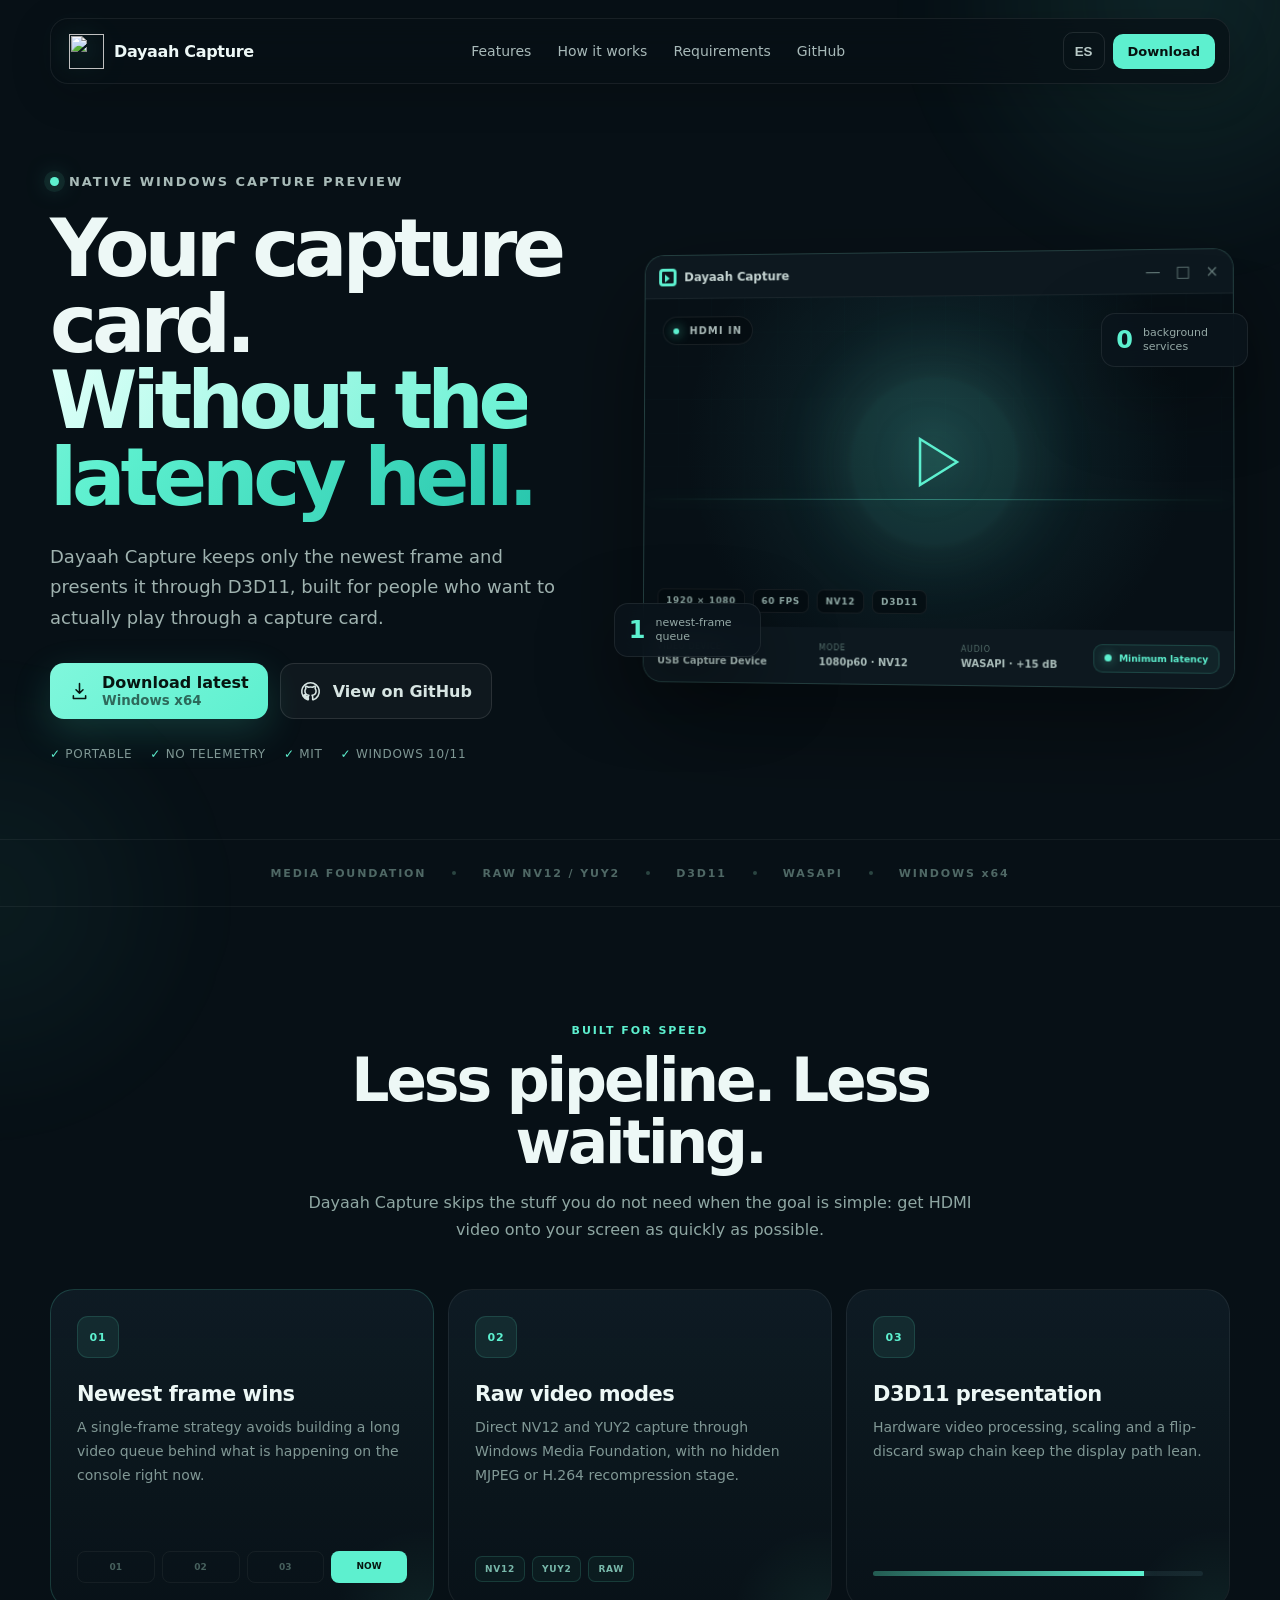
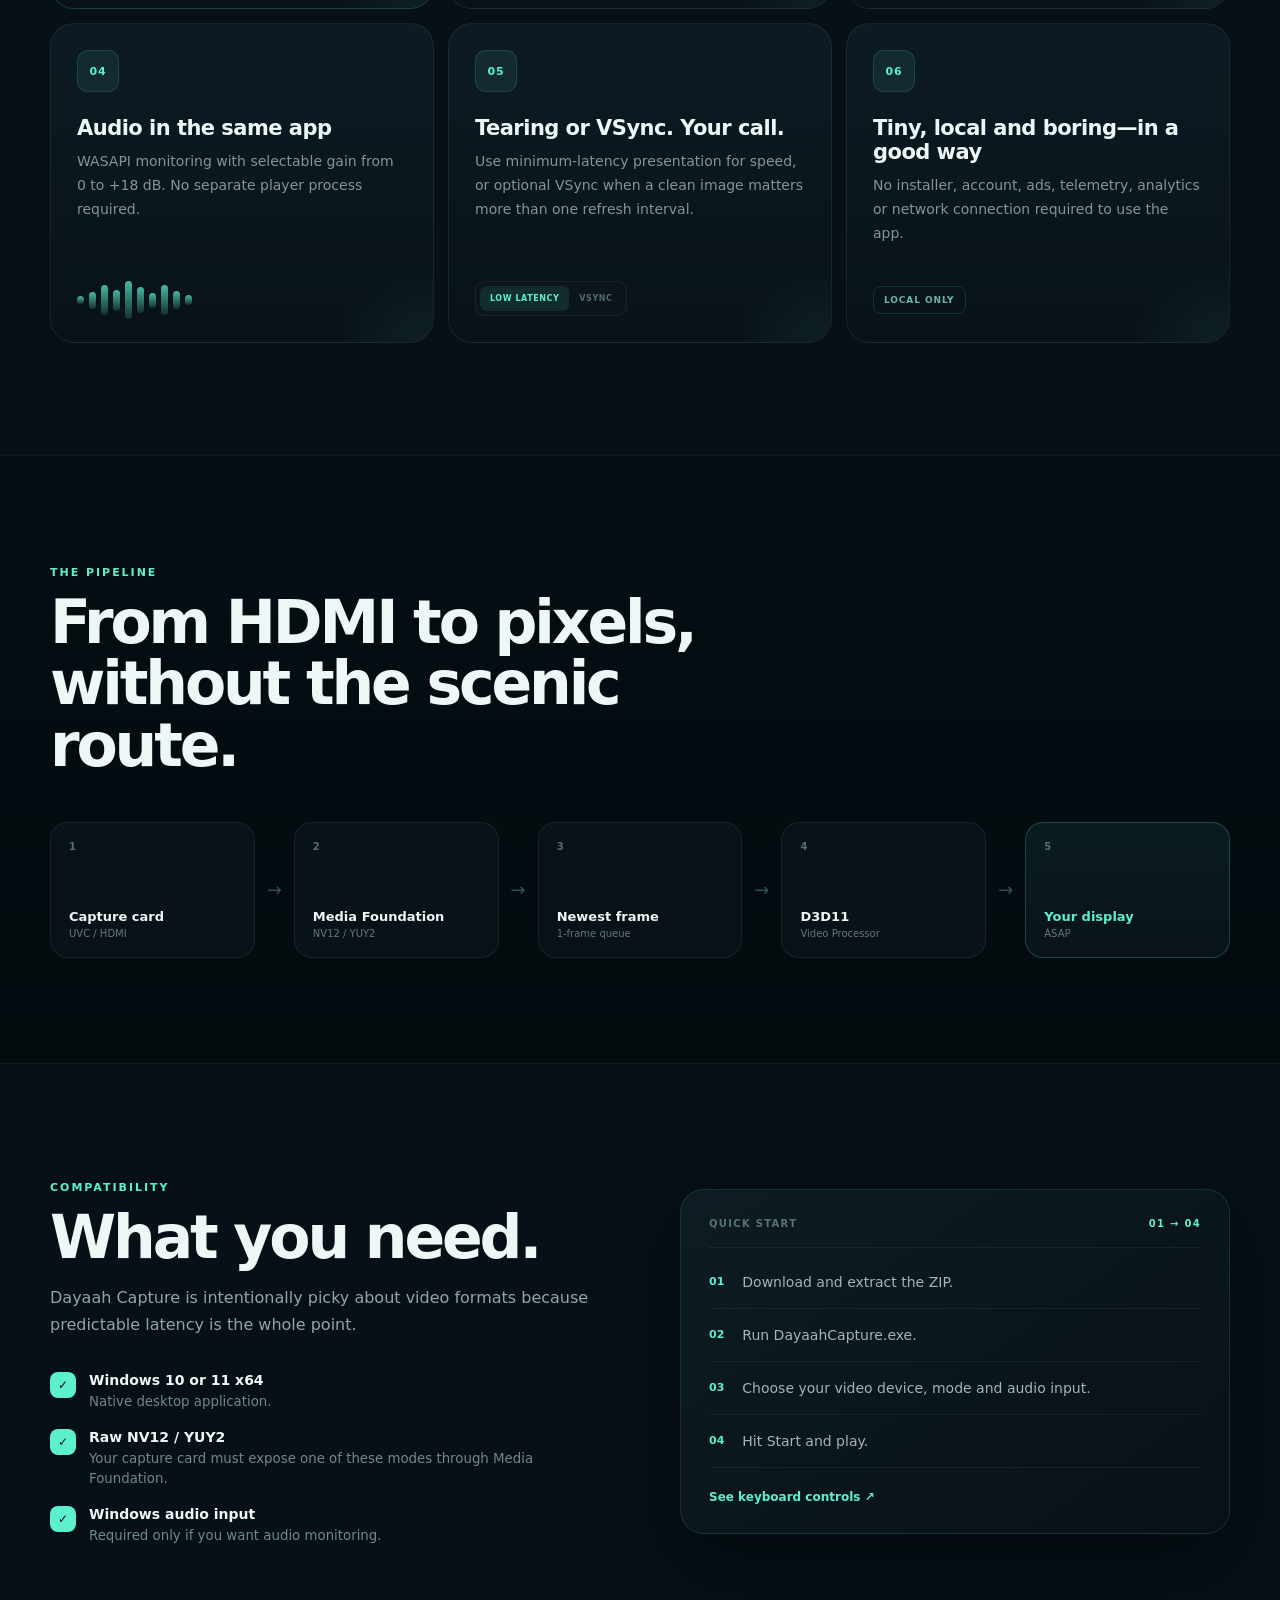
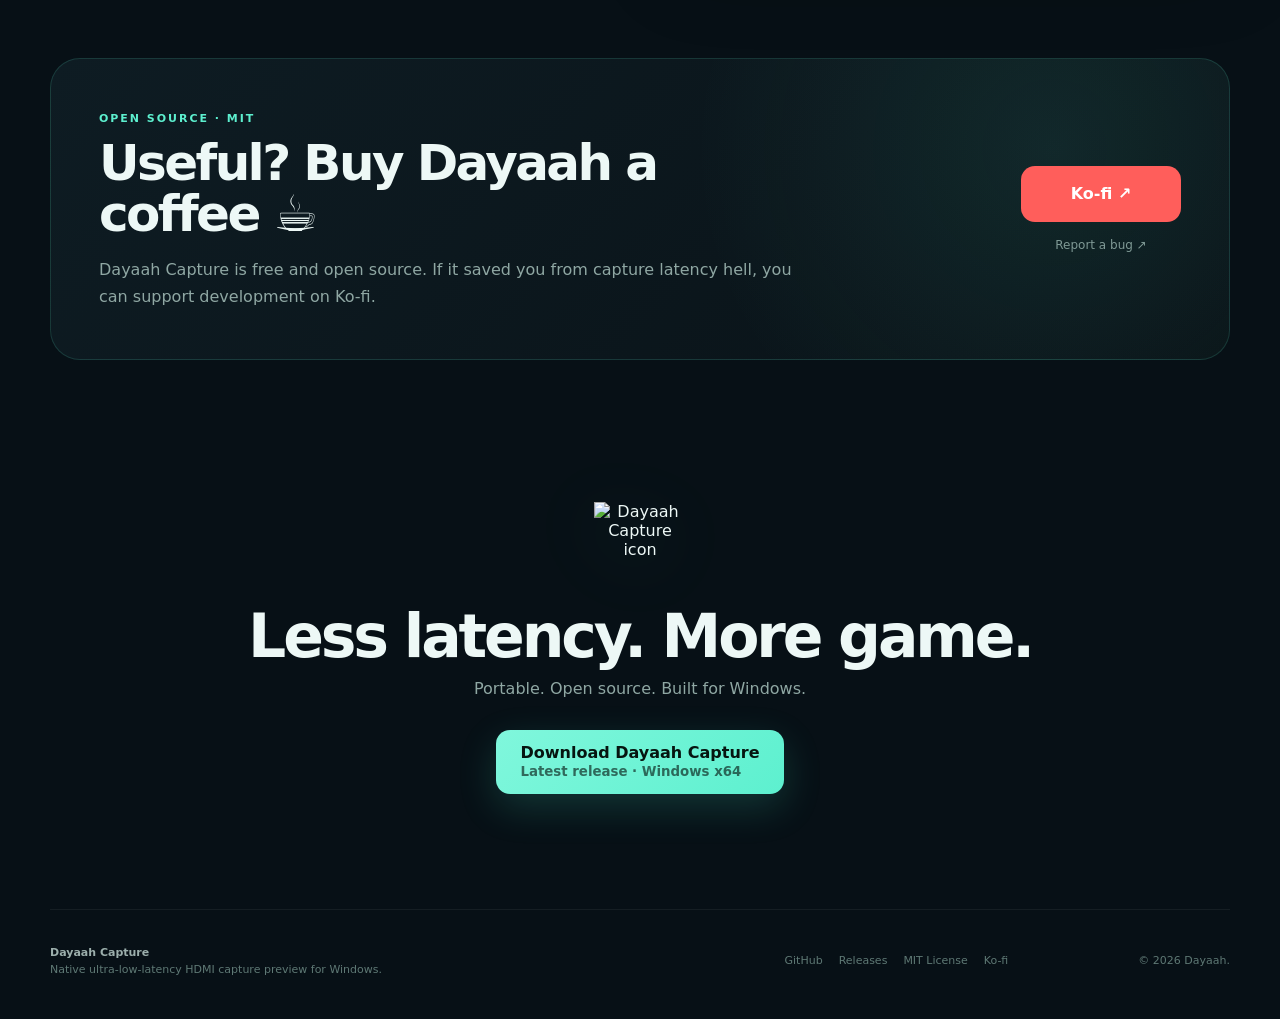
==== docs/index.html @ 5d8765df "Add files via upload" ====
<!doctype html>
<html lang="en">
<head>
  <meta charset="utf-8" />
  <meta name="viewport" content="width=device-width, initial-scale=1" />
  <meta name="theme-color" content="#081016" />
  <meta name="description" content="Dayaah Capture is a native ultra-low-latency HDMI capture preview for Windows 10/11. Raw NV12/YUY2, D3D11 rendering and WASAPI audio." />
  <meta name="keywords" content="Dayaah Capture, capture card, HDMI capture, low latency, Windows, NV12, YUY2, D3D11, WASAPI, PS5, Nintendo Switch, Xbox" />
  <meta name="author" content="Dayaah" />
  <meta property="og:type" content="website" />
  <meta property="og:title" content="Dayaah Capture — Ultra-Low-Latency HDMI Preview" />
  <meta property="og:description" content="Native Windows capture preview focused on keeping latency brutally low." />
  <meta property="og:url" content="https://dayitaah.github.io/Dayaah-Capture/" />
  <meta property="og:image" content="https://raw.githubusercontent.com/dayitaah/Dayaah-Capture/main/assets/dayaah-capture-icon.png" />
  <meta name="twitter:card" content="summary_large_image" />
  <meta name="twitter:title" content="Dayaah Capture" />
  <meta name="twitter:description" content="Ultra-low-latency HDMI capture preview for Windows." />
  <meta name="twitter:image" content="https://raw.githubusercontent.com/dayitaah/Dayaah-Capture/main/assets/dayaah-capture-icon.png" />
  <link rel="canonical" href="https://dayitaah.github.io/Dayaah-Capture/" />
  <link rel="icon" href="https://raw.githubusercontent.com/dayitaah/Dayaah-Capture/main/assets/dayaah-capture-icon.png" />
  <link rel="stylesheet" href="./style.css" />
  <title>Dayaah Capture — Ultra-Low-Latency HDMI Preview</title>
</head>
<body>
  <div class="page-glow glow-one"></div>
  <div class="page-glow glow-two"></div>

  <header class="site-header">
    <a class="brand" href="#top" aria-label="Dayaah Capture home">
      <img src="https://raw.githubusercontent.com/dayitaah/Dayaah-Capture/main/assets/dayaah-capture-icon.png" alt="" />
      <span>Dayaah Capture</span>
    </a>

    <nav class="nav" aria-label="Main navigation">
      <a href="#features" data-i18n="nav_features">Features</a>
      <a href="#how" data-i18n="nav_how">How it works</a>
      <a href="#requirements" data-i18n="nav_requirements">Requirements</a>
      <a href="https://github.com/dayitaah/Dayaah-Capture" target="_blank" rel="noreferrer">GitHub</a>
    </nav>

    <div class="header-actions">
      <button class="lang-button" id="langButton" type="button" aria-label="Switch language">ES</button>
      <a class="mini-download" href="https://github.com/dayitaah/Dayaah-Capture/releases/latest" data-download-link>
        <span data-i18n="download">Download</span>
      </a>
    </div>
  </header>

  <main id="top">
    <section class="hero section-shell">
      <div class="hero-copy">
        <div class="eyebrow"><span class="pulse"></span><span data-i18n="eyebrow">Native Windows capture preview</span></div>
        <h1><span data-i18n="hero_a">Your capture card.</span><br><span class="gradient-text" data-i18n="hero_b">Without the latency hell.</span></h1>
        <p class="hero-lead" data-i18n="hero_lead">Dayaah Capture keeps only the newest frame and presents it through D3D11, built for people who want to actually play through a capture card.</p>

        <div class="hero-actions">
          <a class="button primary" href="https://github.com/dayitaah/Dayaah-Capture/releases/latest" data-download-link>
            <svg viewBox="0 0 24 24" aria-hidden="true"><path d="M12 3v11m0 0 4-4m-4 4-4-4M5 17v3h14v-3"/></svg>
            <span><strong data-i18n="download_latest">Download latest</strong><small id="releaseLabel">Windows x64</small></span>
          </a>
          <a class="button secondary" href="https://github.com/dayitaah/Dayaah-Capture" target="_blank" rel="noreferrer">
            <svg viewBox="0 0 24 24" aria-hidden="true"><path d="M12 2a10 10 0 0 0-3.16 19.49c.5.09.68-.22.68-.48v-1.87c-2.78.6-3.37-1.18-3.37-1.18-.45-1.16-1.11-1.47-1.11-1.47-.91-.62.07-.61.07-.61 1 .07 1.53 1.03 1.53 1.03.9 1.53 2.35 1.09 2.92.83.09-.65.35-1.09.64-1.34-2.22-.25-4.56-1.11-4.56-4.94 0-1.09.39-1.98 1.03-2.68-.1-.25-.45-1.27.1-2.64 0 0 .84-.27 2.75 1.02A9.6 9.6 0 0 1 12 6.8a9.5 9.5 0 0 1 2.5.34c1.91-1.29 2.75-1.02 2.75-1.02.55 1.37.2 2.39.1 2.64.64.7 1.03 1.59 1.03 2.68 0 3.84-2.35 4.69-4.58 4.94.36.31.68.92.68 1.86v2.77c0 .27.18.58.69.48A10 10 0 0 0 12 2Z"/></svg>
            <span data-i18n="view_github">View on GitHub</span>
          </a>
        </div>

        <div class="trust-row">
          <span><b>✓</b> <span data-i18n="portable">Portable</span></span>
          <span><b>✓</b> <span data-i18n="no_telemetry">No telemetry</span></span>
          <span><b>✓</b> MIT</span>
          <span><b>✓</b> Windows 10/11</span>
        </div>
      </div>

      <div class="hero-visual" aria-label="Dayaah Capture preview mockup">
        <div class="capture-window">
          <div class="window-bar">
            <div class="window-brand"><span class="tiny-logo"></span>Dayaah Capture</div>
            <div class="window-controls"><span>—</span><span>□</span><span>×</span></div>
          </div>
          <div class="video-stage">
            <div class="stage-grid"></div>
            <div class="signal-pill"><span></span> HDMI IN</div>
            <div class="play-mark">
              <svg viewBox="0 0 90 90" aria-hidden="true"><path d="M31 22 68 45 31 68Z"/></svg>
            </div>
            <div class="latency-line"></div>
            <div class="hud">
              <span>1920 × 1080</span><span>60 FPS</span><span>NV12</span><span>D3D11</span>
            </div>
          </div>
          <div class="setup-strip">
            <div><small data-i18n="device">VIDEO DEVICE</small><strong>USB Capture Device</strong></div>
            <div><small data-i18n="mode">MODE</small><strong>1080p60 · NV12</strong></div>
            <div><small data-i18n="audio">AUDIO</small><strong>WASAPI · +15 dB</strong></div>
            <div class="latency-badge"><span></span><strong data-i18n="minimum_latency">Minimum latency</strong></div>
          </div>
        </div>
        <div class="floating-card card-a"><strong>1</strong><span data-i18n="frame_queue">newest-frame queue</span></div>
        <div class="floating-card card-b"><strong>0</strong><span data-i18n="background_services">background services</span></div>
      </div>
    </section>

    <section class="ticker" aria-label="Technology list">
      <div>MEDIA FOUNDATION</div><i></i><div>RAW NV12 / YUY2</div><i></i><div>D3D11</div><i></i><div>WASAPI</div><i></i><div>WINDOWS x64</div>
    </section>

    <section class="section-shell content-section" id="features">
      <div class="section-heading">
        <span class="section-kicker" data-i18n="built_for_speed">BUILT FOR SPEED</span>
        <h2 data-i18n="features_title">Less pipeline. Less waiting.</h2>
        <p data-i18n="features_lead">Dayaah Capture skips the stuff you do not need when the goal is simple: get HDMI video onto your screen as quickly as possible.</p>
      </div>

      <div class="feature-grid">
        <article class="feature-card featured">
          <div class="feature-icon">01</div>
          <h3 data-i18n="f1_title">Newest frame wins</h3>
          <p data-i18n="f1_text">A single-frame strategy avoids building a long video queue behind what is happening on the console right now.</p>
          <div class="queue-demo"><span class="old">01</span><span class="old">02</span><span class="old">03</span><span class="live">NOW</span></div>
        </article>
        <article class="feature-card">
          <div class="feature-icon">02</div>
          <h3 data-i18n="f2_title">Raw video modes</h3>
          <p data-i18n="f2_text">Direct NV12 and YUY2 capture through Windows Media Foundation, with no hidden MJPEG or H.264 recompression stage.</p>
          <div class="tag-row"><span>NV12</span><span>YUY2</span><span>RAW</span></div>
        </article>
        <article class="feature-card">
          <div class="feature-icon">03</div>
          <h3 data-i18n="f3_title">D3D11 presentation</h3>
          <p data-i18n="f3_text">Hardware video processing, scaling and a flip-discard swap chain keep the display path lean.</p>
          <div class="meter"><span></span></div>
        </article>
        <article class="feature-card">
          <div class="feature-icon">04</div>
          <h3 data-i18n="f4_title">Audio in the same app</h3>
          <p data-i18n="f4_text">WASAPI monitoring with selectable gain from 0 to +18 dB. No separate player process required.</p>
          <div class="waveform" aria-hidden="true"><i></i><i></i><i></i><i></i><i></i><i></i><i></i><i></i><i></i><i></i></div>
        </article>
        <article class="feature-card">
          <div class="feature-icon">05</div>
          <h3 data-i18n="f5_title">Tearing or VSync. Your call.</h3>
          <p data-i18n="f5_text">Use minimum-latency presentation for speed, or optional VSync when a clean image matters more than one refresh interval.</p>
          <div class="toggle-demo"><span class="on">LOW LATENCY</span><span>VSYNC</span></div>
        </article>
        <article class="feature-card">
          <div class="feature-icon">06</div>
          <h3 data-i18n="f6_title">Tiny, local and boring—in a good way</h3>
          <p data-i18n="f6_text">No installer, account, ads, telemetry, analytics or network connection required to use the app.</p>
          <div class="privacy-lock">LOCAL ONLY</div>
        </article>
      </div>
    </section>

    <section class="dark-band" id="how">
      <div class="section-shell pipeline-wrap">
        <div class="section-heading left">
          <span class="section-kicker" data-i18n="pipeline_kicker">THE PIPELINE</span>
          <h2 data-i18n="pipeline_title">From HDMI to pixels, without the scenic route.</h2>
        </div>
        <div class="pipeline">
          <div class="pipe-node"><span>1</span><strong data-i18n="pipe1">Capture card</strong><small>UVC / HDMI</small></div>
          <div class="arrow">→</div>
          <div class="pipe-node"><span>2</span><strong>Media Foundation</strong><small>NV12 / YUY2</small></div>
          <div class="arrow">→</div>
          <div class="pipe-node"><span>3</span><strong data-i18n="pipe3">Newest frame</strong><small>1-frame queue</small></div>
          <div class="arrow">→</div>
          <div class="pipe-node"><span>4</span><strong>D3D11</strong><small>Video Processor</small></div>
          <div class="arrow">→</div>
          <div class="pipe-node accent"><span>5</span><strong data-i18n="pipe5">Your display</strong><small data-i18n="asap">ASAP</small></div>
        </div>
      </div>
    </section>

    <section class="section-shell content-section split-section" id="requirements">
      <div class="requirements-copy">
        <span class="section-kicker" data-i18n="requirements_kicker">COMPATIBILITY</span>
        <h2 data-i18n="requirements_title">What you need.</h2>
        <p data-i18n="requirements_intro">Dayaah Capture is intentionally picky about video formats because predictable latency is the whole point.</p>
        <ul class="check-list">
          <li><span>✓</span><div><strong>Windows 10 or 11 x64</strong><small data-i18n="req1">Native desktop application.</small></div></li>
          <li><span>✓</span><div><strong>Raw NV12 / YUY2</strong><small data-i18n="req2">Your capture card must expose one of these modes through Media Foundation.</small></div></li>
          <li><span>✓</span><div><strong data-i18n="audio_input">Windows audio input</strong><small data-i18n="req3">Required only if you want audio monitoring.</small></div></li>
        </ul>
      </div>
      <div class="compat-card">
        <div class="compat-top"><span data-i18n="quick_start">QUICK START</span><b>01 → 04</b></div>
        <ol>
          <li><span>01</span><p data-i18n="step1">Download and extract the ZIP.</p></li>
          <li><span>02</span><p data-i18n="step2">Run <code>DayaahCapture.exe</code>.</p></li>
          <li><span>03</span><p data-i18n="step3">Choose your video device, mode and audio input.</p></li>
          <li><span>04</span><p data-i18n="step4">Hit Start and play.</p></li>
        </ol>
        <a href="https://github.com/dayitaah/Dayaah-Capture#controls" target="_blank" rel="noreferrer"><span data-i18n="controls_link">See keyboard controls</span> ↗</a>
      </div>
    </section>

    <section class="section-shell support-section">
      <div class="support-card">
        <div>
          <span class="section-kicker">OPEN SOURCE · MIT</span>
          <h2 data-i18n="support_title">Useful? Buy Dayaah a coffee ☕</h2>
          <p data-i18n="support_text">Dayaah Capture is free and open source. If it saved you from capture latency hell, you can support development on Ko-fi.</p>
        </div>
        <div class="support-actions">
          <a class="button kofi" href="https://ko-fi.com/dayaah" target="_blank" rel="noreferrer">Ko-fi ↗</a>
          <a class="text-link" href="https://github.com/dayitaah/Dayaah-Capture/issues" target="_blank" rel="noreferrer"><span data-i18n="report_bug">Report a bug</span> ↗</a>
        </div>
      </div>
    </section>

    <section class="final-cta section-shell">
      <img src="https://raw.githubusercontent.com/dayitaah/Dayaah-Capture/main/assets/dayaah-capture-icon.png" alt="Dayaah Capture icon" />
      <h2 data-i18n="final_title">Less latency. More game.</h2>
      <p data-i18n="final_text">Portable. Open source. Built for Windows.</p>
      <a class="button primary large" href="https://github.com/dayitaah/Dayaah-Capture/releases/latest" data-download-link>
        <span><strong data-i18n="download_dayaah">Download Dayaah Capture</strong><small id="bottomReleaseLabel">Latest release · Windows x64</small></span>
      </a>
    </section>
  </main>

  <footer class="site-footer section-shell">
    <div class="footer-brand">
      <strong>Dayaah Capture</strong>
      <span data-i18n="footer_tagline">Native ultra-low-latency HDMI capture preview for Windows.</span>
    </div>
    <div class="footer-links">
      <a href="https://github.com/dayitaah/Dayaah-Capture" target="_blank" rel="noreferrer">GitHub</a>
      <a href="https://github.com/dayitaah/Dayaah-Capture/releases" target="_blank" rel="noreferrer">Releases</a>
      <a href="https://github.com/dayitaah/Dayaah-Capture/blob/main/LICENSE" target="_blank" rel="noreferrer">MIT License</a>
      <a href="https://ko-fi.com/dayaah" target="_blank" rel="noreferrer">Ko-fi</a>
    </div>
    <div class="copyright">© 2026 Dayaah.</div>
  </footer>

  <script src="./script.js"></script>
</body>
</html>
---- docs/style.css ----
:root {
  --bg: #071016;
  --bg-2: #0a151c;
  --panel: rgba(15, 28, 36, .72);
  --panel-solid: #0f1b23;
  --text: #edf8f6;
  --muted: #8fa8a6;
  --mint: #5df0cf;
  --mint-2: #80f7dc;
  --line: rgba(159, 245, 224, .14);
  --line-strong: rgba(159, 245, 224, .28);
  --shadow: 0 28px 80px rgba(0,0,0,.38);
  --radius: 24px;
  --max: 1180px;
}

* { box-sizing: border-box; }
html { scroll-behavior: smooth; }
body {
  margin: 0;
  background: var(--bg);
  color: var(--text);
  font-family: Inter, ui-sans-serif, system-ui, -apple-system, BlinkMacSystemFont, "Segoe UI", sans-serif;
  -webkit-font-smoothing: antialiased;
  overflow-x: hidden;
}
a { color: inherit; text-decoration: none; }
button, a { -webkit-tap-highlight-color: transparent; }
::selection { background: var(--mint); color: #06110e; }

.page-glow { position: fixed; pointer-events: none; z-index: -1; filter: blur(40px); opacity: .6; }
.glow-one { width: 560px; height: 560px; border-radius: 50%; top: -280px; right: -180px; background: radial-gradient(circle, rgba(93,240,207,.18), transparent 68%); }
.glow-two { width: 500px; height: 500px; border-radius: 50%; top: 650px; left: -260px; background: radial-gradient(circle, rgba(93,240,207,.10), transparent 68%); }

.section-shell { width: min(calc(100% - 40px), var(--max)); margin-inline: auto; }

.site-header {
  width: min(calc(100% - 40px), var(--max));
  margin: 18px auto 0;
  height: 66px;
  display: flex;
  align-items: center;
  justify-content: space-between;
  gap: 24px;
  padding: 0 14px 0 18px;
  position: sticky;
  top: 14px;
  z-index: 50;
  border: 1px solid rgba(255,255,255,.07);
  border-radius: 18px;
  background: rgba(7,16,22,.72);
  backdrop-filter: blur(18px);
  box-shadow: 0 10px 40px rgba(0,0,0,.18);
}
.brand { display: inline-flex; align-items: center; gap: 10px; font-weight: 750; letter-spacing: -.02em; white-space: nowrap; }
.brand img { width: 35px; height: 35px; object-fit: contain; filter: drop-shadow(0 4px 14px rgba(93,240,207,.22)); }
.nav { display: flex; align-items: center; gap: 26px; color: #a7b9b8; font-size: 14px; }
.nav a { transition: color .2s ease; }
.nav a:hover { color: var(--text); }
.header-actions { display: flex; align-items: center; gap: 8px; }
.lang-button { border: 1px solid rgba(255,255,255,.1); background: transparent; color: #b9cac8; border-radius: 10px; height: 38px; min-width: 42px; cursor: pointer; font-weight: 700; }
.lang-button:hover { border-color: var(--line-strong); color: var(--mint); }
.mini-download { background: var(--mint); color: #06120f; border-radius: 10px; padding: 10px 15px; font-weight: 800; font-size: 13px; }

.hero { min-height: 720px; display: grid; grid-template-columns: .95fr 1.05fr; gap: 52px; align-items: center; padding: 90px 0 78px; }
.eyebrow { color: #a8bbb8; font-size: 13px; text-transform: uppercase; letter-spacing: .15em; font-weight: 700; display: flex; align-items: center; gap: 10px; }
.pulse { width: 9px; height: 9px; background: var(--mint); border-radius: 50%; box-shadow: 0 0 0 6px rgba(93,240,207,.08), 0 0 22px rgba(93,240,207,.6); }
h1 { font-size: clamp(52px, 6.2vw, 86px); line-height: .96; letter-spacing: -.065em; margin: 22px 0 26px; max-width: 800px; }
.gradient-text { background: linear-gradient(120deg, #d9fff7 3%, var(--mint) 55%, #28c6ad); -webkit-background-clip: text; background-clip: text; color: transparent; }
.hero-lead { color: #9fb2af; font-size: 18px; line-height: 1.7; max-width: 620px; margin: 0 0 30px; }
.hero-actions { display: flex; gap: 12px; flex-wrap: wrap; }
.button { min-height: 56px; border-radius: 14px; padding: 0 19px; display: inline-flex; align-items: center; justify-content: center; gap: 12px; font-weight: 750; transition: transform .2s ease, border-color .2s ease, background .2s ease; }
.button:hover { transform: translateY(-2px); }
.button svg { width: 21px; height: 21px; fill: none; stroke: currentColor; stroke-width: 1.8; stroke-linecap: round; stroke-linejoin: round; }
.button.primary { background: linear-gradient(135deg, var(--mint-2), var(--mint)); color: #061510; box-shadow: 0 13px 38px rgba(64,228,192,.18); }
.button.primary span { display: flex; flex-direction: column; align-items: flex-start; line-height: 1.12; }
.button.primary small { font-weight: 650; opacity: .62; margin-top: 3px; }
.button.secondary { border: 1px solid rgba(255,255,255,.11); color: #d7e5e3; background: rgba(255,255,255,.035); }
.button.secondary:hover { border-color: rgba(93,240,207,.3); }
.trust-row { display: flex; gap: 18px; flex-wrap: wrap; margin-top: 28px; color: #7f9794; font-size: 12px; text-transform: uppercase; letter-spacing: .06em; }
.trust-row b { color: var(--mint); }

.hero-visual { position: relative; perspective: 1200px; }
.capture-window {
  border-radius: 20px;
  overflow: hidden;
  border: 1px solid rgba(152,255,231,.18);
  background: #0a1319;
  box-shadow: 0 40px 100px rgba(0,0,0,.45), 0 0 0 1px rgba(255,255,255,.025) inset;
  transform: rotateY(-4deg) rotateX(1deg);
}
.window-bar { height: 44px; display: flex; align-items: center; justify-content: space-between; padding: 0 14px; background: #0d181f; border-bottom: 1px solid rgba(255,255,255,.055); color: #c4d3d1; font-size: 12px; }
.window-brand { display: flex; align-items: center; gap: 8px; font-weight: 700; }
.tiny-logo { width: 18px; height: 18px; border: 3px solid var(--mint); border-radius: 4px; display: inline-block; position: relative; }
.tiny-logo::after { content:""; position:absolute; inset:3px; border-left:5px solid var(--mint); border-top:4px solid transparent; border-bottom:4px solid transparent; }
.window-controls { display: flex; gap: 15px; color: #667c7b; font-size: 15px; }
.video-stage { aspect-ratio: 16 / 9; position: relative; overflow: hidden; background: radial-gradient(circle at 50% 43%, #17363a 0, #0b1c22 40%, #071016 72%); }
.stage-grid { position: absolute; inset: 0; opacity: .18; background-image: linear-gradient(rgba(93,240,207,.12) 1px, transparent 1px), linear-gradient(90deg, rgba(93,240,207,.12) 1px, transparent 1px); background-size: 34px 34px; mask-image: linear-gradient(to bottom, rgba(0,0,0,.7), transparent 90%); }
.signal-pill { position: absolute; top: 18px; left: 18px; padding: 8px 10px; background: rgba(5,12,16,.72); border: 1px solid rgba(255,255,255,.08); border-radius: 999px; font-size: 10px; letter-spacing: .12em; color: #a8b8b6; font-weight: 800; }
.signal-pill span { display: inline-block; width: 6px; height: 6px; margin-right: 6px; border-radius: 50%; background: var(--mint); box-shadow: 0 0 12px var(--mint); }
.play-mark { position: absolute; inset: 0; display: grid; place-items: center; }
.play-mark::before { content:""; width: 170px; height: 170px; border-radius: 50%; position:absolute; background: rgba(93,240,207,.07); filter: blur(2px); box-shadow: 0 0 90px rgba(93,240,207,.12); }
.play-mark svg { width: 90px; position: relative; fill: rgba(93,240,207,.08); stroke: var(--mint); stroke-width: 2.5; filter: drop-shadow(0 0 24px rgba(93,240,207,.25)); }
.latency-line { position: absolute; left: 0; right: 0; height: 1px; top: 61%; background: linear-gradient(90deg, transparent, rgba(93,240,207,.7), transparent); box-shadow: 0 0 16px rgba(93,240,207,.34); animation: scan 4.4s linear infinite; opacity: .55; }
@keyframes scan { 0% { transform: translateY(-90px); opacity: 0; } 18% { opacity:.55; } 80% { opacity:.35; } 100% { transform: translateY(115px); opacity:0; } }
.hud { position: absolute; bottom: 14px; left: 14px; right: 14px; display: flex; gap: 8px; flex-wrap: wrap; }
.hud span { background: rgba(5,12,16,.72); border: 1px solid rgba(255,255,255,.065); border-radius: 7px; padding: 6px 8px; font-size: 9px; color: #8ea8a4; letter-spacing: .08em; font-weight: 750; }
.setup-strip { display: grid; grid-template-columns: 1.35fr 1.15fr 1.05fr auto; gap: 12px; align-items: center; padding: 14px; background: #0d181f; }
.setup-strip > div:not(.latency-badge) { min-width: 0; }
.setup-strip small { display:block; color:#526c69; font-size:8px; letter-spacing:.09em; margin-bottom:4px; }
.setup-strip strong { display:block; color:#a8bbb8; font-size:10px; white-space:nowrap; overflow:hidden; text-overflow:ellipsis; }
.latency-badge { padding: 8px 10px; border-radius: 9px; border:1px solid rgba(93,240,207,.17); background:rgba(93,240,207,.055); display:flex; align-items:center; gap:7px; }
.latency-badge span { width:7px; height:7px; border-radius:50%; background:var(--mint); box-shadow:0 0 10px rgba(93,240,207,.5); }
.latency-badge strong { color:var(--mint); font-size:9px; }
.floating-card { position:absolute; border:1px solid rgba(255,255,255,.08); background:rgba(10,21,28,.8); backdrop-filter:blur(10px); border-radius:14px; padding:12px 14px; display:flex; align-items:center; gap:10px; box-shadow:var(--shadow); }
.floating-card strong { font-size:24px; color:var(--mint); }
.floating-card span { color:#95a9a6; font-size:11px; max-width:90px; line-height:1.25; }
.card-a { left:-24px; bottom:28px; }
.card-b { right:-18px; top:62px; }

.ticker { border-top:1px solid rgba(255,255,255,.055); border-bottom:1px solid rgba(255,255,255,.055); min-height:68px; display:flex; align-items:center; justify-content:center; gap:26px; flex-wrap:wrap; padding:18px 24px; color:#4f6865; font-size:11px; letter-spacing:.17em; font-weight:800; }
.ticker i { width:4px; height:4px; border-radius:50%; background:#2a4541; }

.content-section { padding: 112px 0; }
.section-heading { max-width: 700px; margin: 0 auto 46px; text-align:center; }
.section-heading.left { margin-left:0; text-align:left; }
.section-kicker { color:var(--mint); font-size:11px; letter-spacing:.18em; font-weight:850; }
.section-heading h2, .requirements-copy h2, .support-card h2, .final-cta h2 { font-size:clamp(38px,5vw,60px); line-height:1.02; letter-spacing:-.052em; margin:12px 0 16px; }
.section-heading p, .requirements-copy > p, .support-card p, .final-cta p { color:#8fa7a3; line-height:1.7; font-size:16px; }

.feature-grid { display:grid; grid-template-columns:repeat(3,1fr); gap:14px; }
.feature-card { min-height:320px; padding:26px; border-radius:var(--radius); border:1px solid rgba(255,255,255,.065); background:linear-gradient(180deg, rgba(17,31,40,.76), rgba(10,19,25,.72)); position:relative; overflow:hidden; }
.feature-card::after { content:""; position:absolute; width:180px; height:180px; border-radius:50%; right:-80px; bottom:-100px; background:radial-gradient(circle, rgba(93,240,207,.07), transparent 70%); }
.feature-card.featured { border-color:rgba(93,240,207,.18); }
.feature-icon { width:42px; height:42px; border-radius:11px; display:grid; place-items:center; background:rgba(93,240,207,.08); border:1px solid rgba(93,240,207,.14); color:var(--mint); font-size:11px; font-weight:850; letter-spacing:.08em; }
.feature-card h3 { font-size:21px; letter-spacing:-.025em; margin:24px 0 10px; }
.feature-card p { color:#809895; font-size:14px; line-height:1.7; margin:0; }
.queue-demo { position:absolute; left:26px; right:26px; bottom:25px; display:flex; gap:7px; }
.queue-demo span { flex:1; text-align:center; padding:10px 0; border-radius:8px; font-size:9px; font-weight:850; }
.queue-demo .old { color:#47615e; border:1px solid rgba(255,255,255,.05); }
.queue-demo .live { color:#06140f; background:var(--mint); }
.tag-row { position:absolute; left:26px; bottom:26px; display:flex; gap:7px; }
.tag-row span { border:1px solid rgba(93,240,207,.15); color:#78b8aa; background:rgba(93,240,207,.04); border-radius:7px; padding:7px 9px; font-size:9px; font-weight:800; letter-spacing:.08em; }
.meter { position:absolute; left:26px; right:26px; bottom:32px; height:5px; border-radius:10px; background:#15242b; overflow:hidden; }
.meter span { display:block; width:82%; height:100%; background:linear-gradient(90deg, #235c52, var(--mint)); box-shadow:0 0 16px rgba(93,240,207,.28); }
.waveform { position:absolute; left:26px; right:26px; bottom:23px; height:38px; display:flex; gap:5px; align-items:center; }
.waveform i { flex:1; max-width:7px; border-radius:4px; background:linear-gradient(to top, rgba(93,240,207,.18), var(--mint)); opacity:.75; }
.waveform i:nth-child(1){height:20%}.waveform i:nth-child(2){height:45%}.waveform i:nth-child(3){height:80%}.waveform i:nth-child(4){height:55%}.waveform i:nth-child(5){height:100%}.waveform i:nth-child(6){height:68%}.waveform i:nth-child(7){height:40%}.waveform i:nth-child(8){height:78%}.waveform i:nth-child(9){height:48%}.waveform i:nth-child(10){height:26%}
.toggle-demo { position:absolute; left:26px; bottom:26px; display:flex; background:#0b151b; border:1px solid rgba(255,255,255,.06); padding:4px; border-radius:9px; }
.toggle-demo span { padding:8px 10px; border-radius:6px; color:#536d69; font-size:8px; font-weight:850; letter-spacing:.07em; }
.toggle-demo .on { background:rgba(93,240,207,.1); color:var(--mint); }
.privacy-lock { position:absolute; left:26px; bottom:28px; border:1px solid rgba(93,240,207,.14); color:#6db5a6; border-radius:8px; padding:8px 10px; font-size:9px; font-weight:850; letter-spacing:.1em; }

.dark-band { border-top:1px solid rgba(255,255,255,.055); border-bottom:1px solid rgba(255,255,255,.055); background:linear-gradient(180deg, rgba(3,8,11,.2), rgba(1,5,7,.48)); }
.pipeline-wrap { padding:105px 0; }
.pipeline { margin-top:42px; display:grid; grid-template-columns:1fr auto 1fr auto 1fr auto 1fr auto 1fr; align-items:center; gap:12px; }
.pipe-node { min-height:136px; border-radius:18px; border:1px solid rgba(255,255,255,.065); background:rgba(12,23,30,.72); padding:18px; display:flex; flex-direction:column; }
.pipe-node > span { color:#54716d; font-size:10px; font-weight:850; }
.pipe-node strong { margin-top:auto; font-size:13px; }
.pipe-node small { color:#607a76; margin-top:4px; font-size:10px; }
.pipe-node.accent { border-color:rgba(93,240,207,.22); background:linear-gradient(180deg, rgba(93,240,207,.08), rgba(12,23,30,.78)); }
.pipe-node.accent strong { color:var(--mint); }
.arrow { color:#34504c; font-size:18px; }

.split-section { display:grid; grid-template-columns:1fr 1fr; gap:80px; align-items:center; }
.requirements-copy > p { max-width:580px; }
.check-list { list-style:none; padding:0; margin:34px 0 0; display:grid; gap:17px; }
.check-list li { display:flex; gap:13px; align-items:flex-start; }
.check-list li > span { width:26px; height:26px; border-radius:8px; display:grid; place-items:center; color:#07130f; background:var(--mint); font-weight:900; font-size:12px; flex:0 0 auto; }
.check-list strong { display:block; font-size:14px; }
.check-list small { display:block; color:#6f8985; margin-top:4px; line-height:1.5; }
.compat-card { border-radius:var(--radius); border:1px solid rgba(93,240,207,.13); background:linear-gradient(145deg, rgba(15,30,37,.86), rgba(8,17,22,.86)); padding:28px; box-shadow:var(--shadow); }
.compat-top { display:flex; justify-content:space-between; color:#587470; font-size:10px; letter-spacing:.13em; font-weight:850; padding-bottom:18px; border-bottom:1px solid rgba(255,255,255,.06); }
.compat-top b { color:var(--mint); }
.compat-card ol { list-style:none; padding:8px 0; margin:0; }
.compat-card li { display:flex; align-items:center; gap:18px; padding:18px 0; border-bottom:1px solid rgba(255,255,255,.05); }
.compat-card li span { color:var(--mint); font-size:11px; font-weight:850; }
.compat-card li p { margin:0; color:#a4b5b2; font-size:14px; }
.compat-card code { color:#d2ffF4; background:rgba(255,255,255,.05); padding:2px 5px; border-radius:5px; }
.compat-card > a { display:inline-block; margin-top:14px; color:var(--mint); font-size:12px; font-weight:750; }

.support-section { padding:0 0 112px; }
.support-card { border:1px solid rgba(93,240,207,.15); border-radius:30px; padding:48px; display:flex; justify-content:space-between; align-items:center; gap:50px; background:radial-gradient(circle at 85% 30%, rgba(93,240,207,.09), transparent 35%), linear-gradient(135deg,#0e1c23,#091217); }
.support-card h2 { font-size:clamp(32px,4vw,50px); max-width:700px; }
.support-card p { max-width:720px; margin-bottom:0; }
.support-actions { display:flex; flex-direction:column; gap:16px; min-width:160px; }
.button.kofi { background:#ff5e5b; color:white; }
.text-link { text-align:center; color:#7f9995; font-size:12px; }

.final-cta { padding:30px 0 115px; text-align:center; display:flex; flex-direction:column; align-items:center; }
.final-cta img { width:92px; height:92px; object-fit:contain; filter:drop-shadow(0 14px 34px rgba(93,240,207,.18)); }
.final-cta h2 { margin-bottom:8px; }
.final-cta p { margin:0 0 28px; }
.button.large { min-height:64px; padding-inline:24px; }

.site-footer { min-height:110px; border-top:1px solid rgba(255,255,255,.06); display:grid; grid-template-columns:1.4fr 1fr auto; align-items:center; gap:26px; color:#5e7874; font-size:11px; padding:26px 0 34px; }
.footer-brand strong { color:#9cafac; display:block; margin-bottom:4px; }
.footer-links { display:flex; gap:16px; justify-content:center; flex-wrap:wrap; }
.footer-links a:hover { color:var(--mint); }
.copyright { white-space:nowrap; }

@media (max-width: 980px) {
  .nav { display:none; }
  .hero { grid-template-columns:1fr; gap:55px; padding-top:80px; }
  .hero-copy { text-align:center; }
  .eyebrow, .hero-actions, .trust-row { justify-content:center; }
  .hero-lead { margin-left:auto; margin-right:auto; }
  .hero-visual { width:min(760px,100%); margin:auto; }
  .feature-grid { grid-template-columns:repeat(2,1fr); }
  .pipeline { grid-template-columns:1fr; }
  .arrow { transform:rotate(90deg); text-align:center; }
  .pipe-node { min-height:110px; }
  .split-section { grid-template-columns:1fr; gap:45px; }
  .support-card { flex-direction:column; align-items:flex-start; }
  .support-actions { width:100%; flex-direction:row; align-items:center; }
  .site-footer { grid-template-columns:1fr; text-align:center; }
  .footer-links { justify-content:center; }
}

@media (max-width: 640px) {
  .section-shell, .site-header { width:min(calc(100% - 24px), var(--max)); }
  .site-header { height:58px; top:8px; margin-top:10px; padding-left:12px; }
  .brand span { display:none; }
  .brand img { width:32px; height:32px; }
  .mini-download { padding:9px 11px; }
  .hero { padding:68px 0 60px; min-height:auto; }
  h1 { font-size:clamp(46px,15vw,68px); }
  .hero-lead { font-size:16px; }
  .hero-actions { flex-direction:column; }
  .button { width:100%; }
  .capture-window { transform:none; border-radius:16px; }
  .setup-strip { grid-template-columns:1fr 1fr; }
  .latency-badge { justify-content:center; }
  .floating-card { display:none; }
  .ticker { gap:14px; }
  .content-section, .pipeline-wrap { padding:80px 0; }
  .feature-grid { grid-template-columns:1fr; }
  .feature-card { min-height:285px; }
  .support-section { padding-bottom:80px; }
  .support-card { padding:30px 24px; }
  .support-actions { flex-direction:column; align-items:stretch; }
  .final-cta { padding-bottom:85px; }
}

@media (prefers-reduced-motion: reduce) {
  html { scroll-behavior:auto; }
  *, *::before, *::after { animation-duration:.01ms !important; animation-iteration-count:1 !important; transition-duration:.01ms !important; }
}
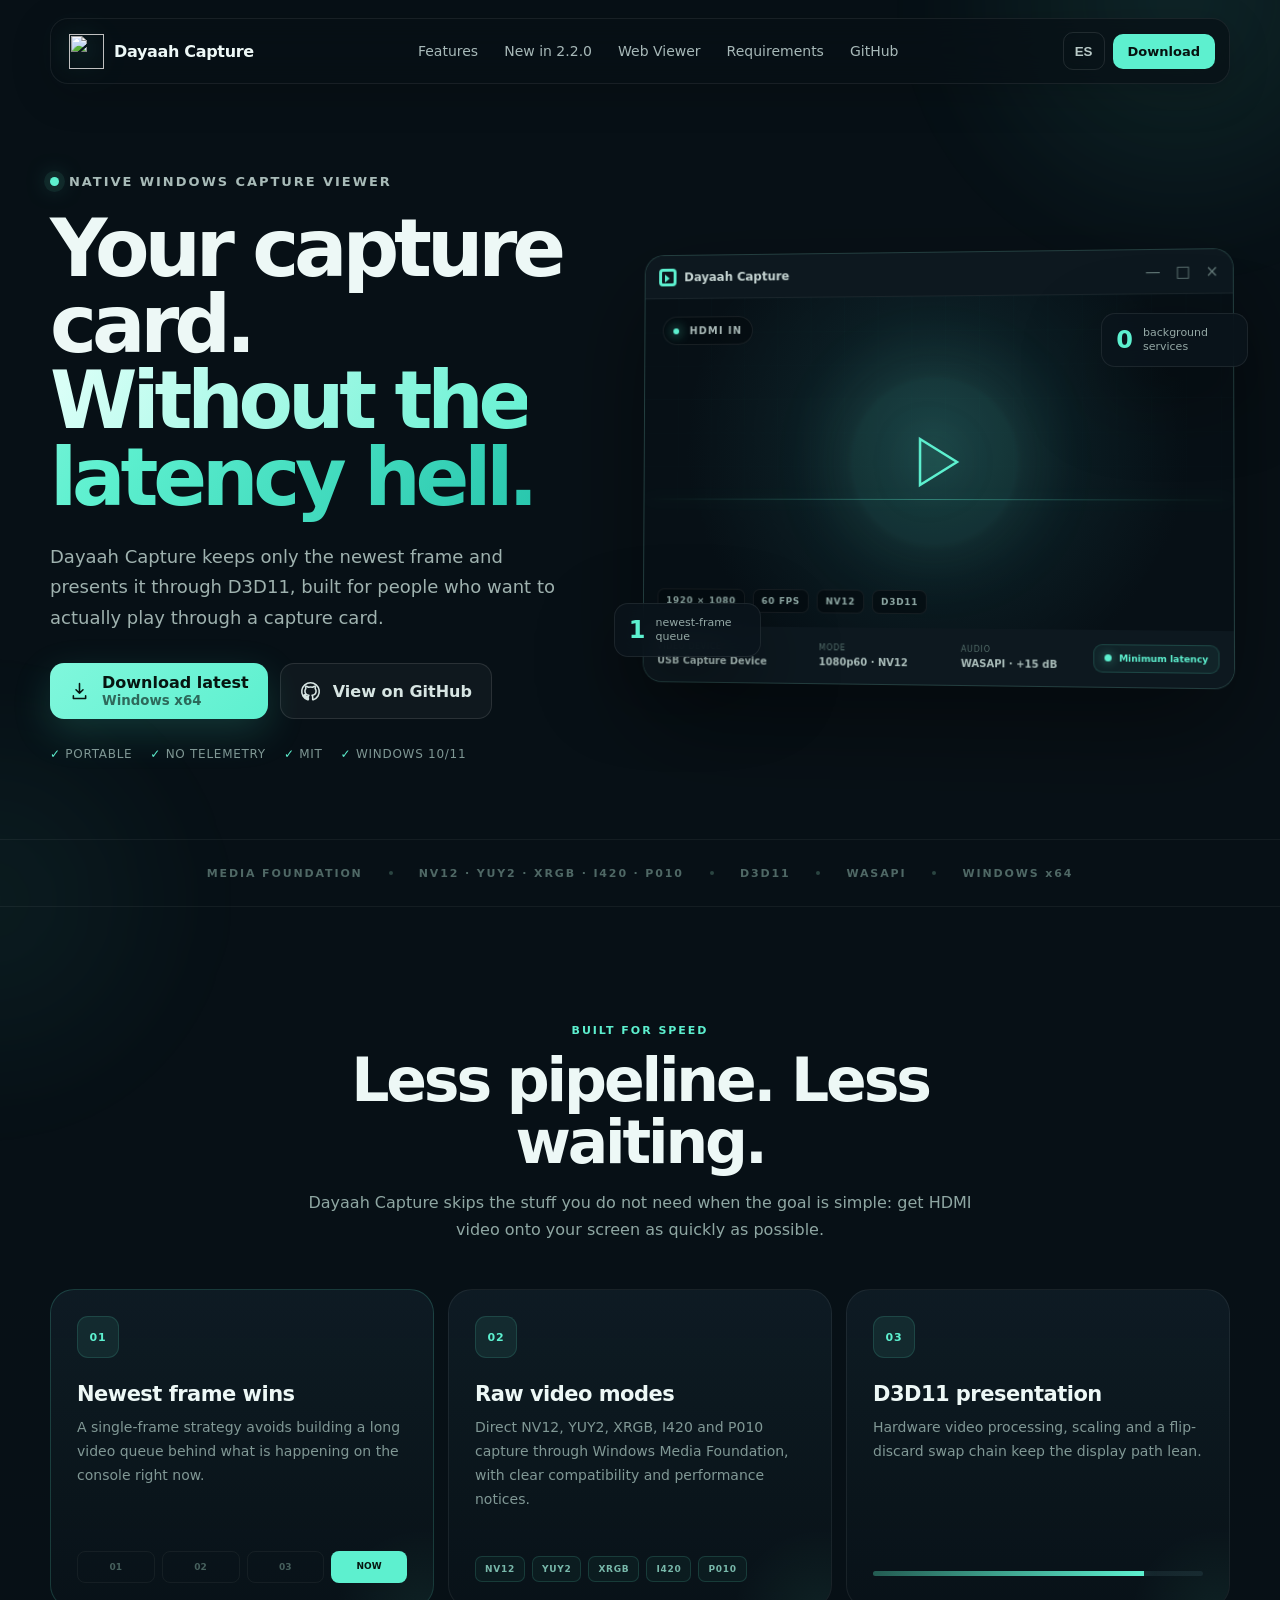
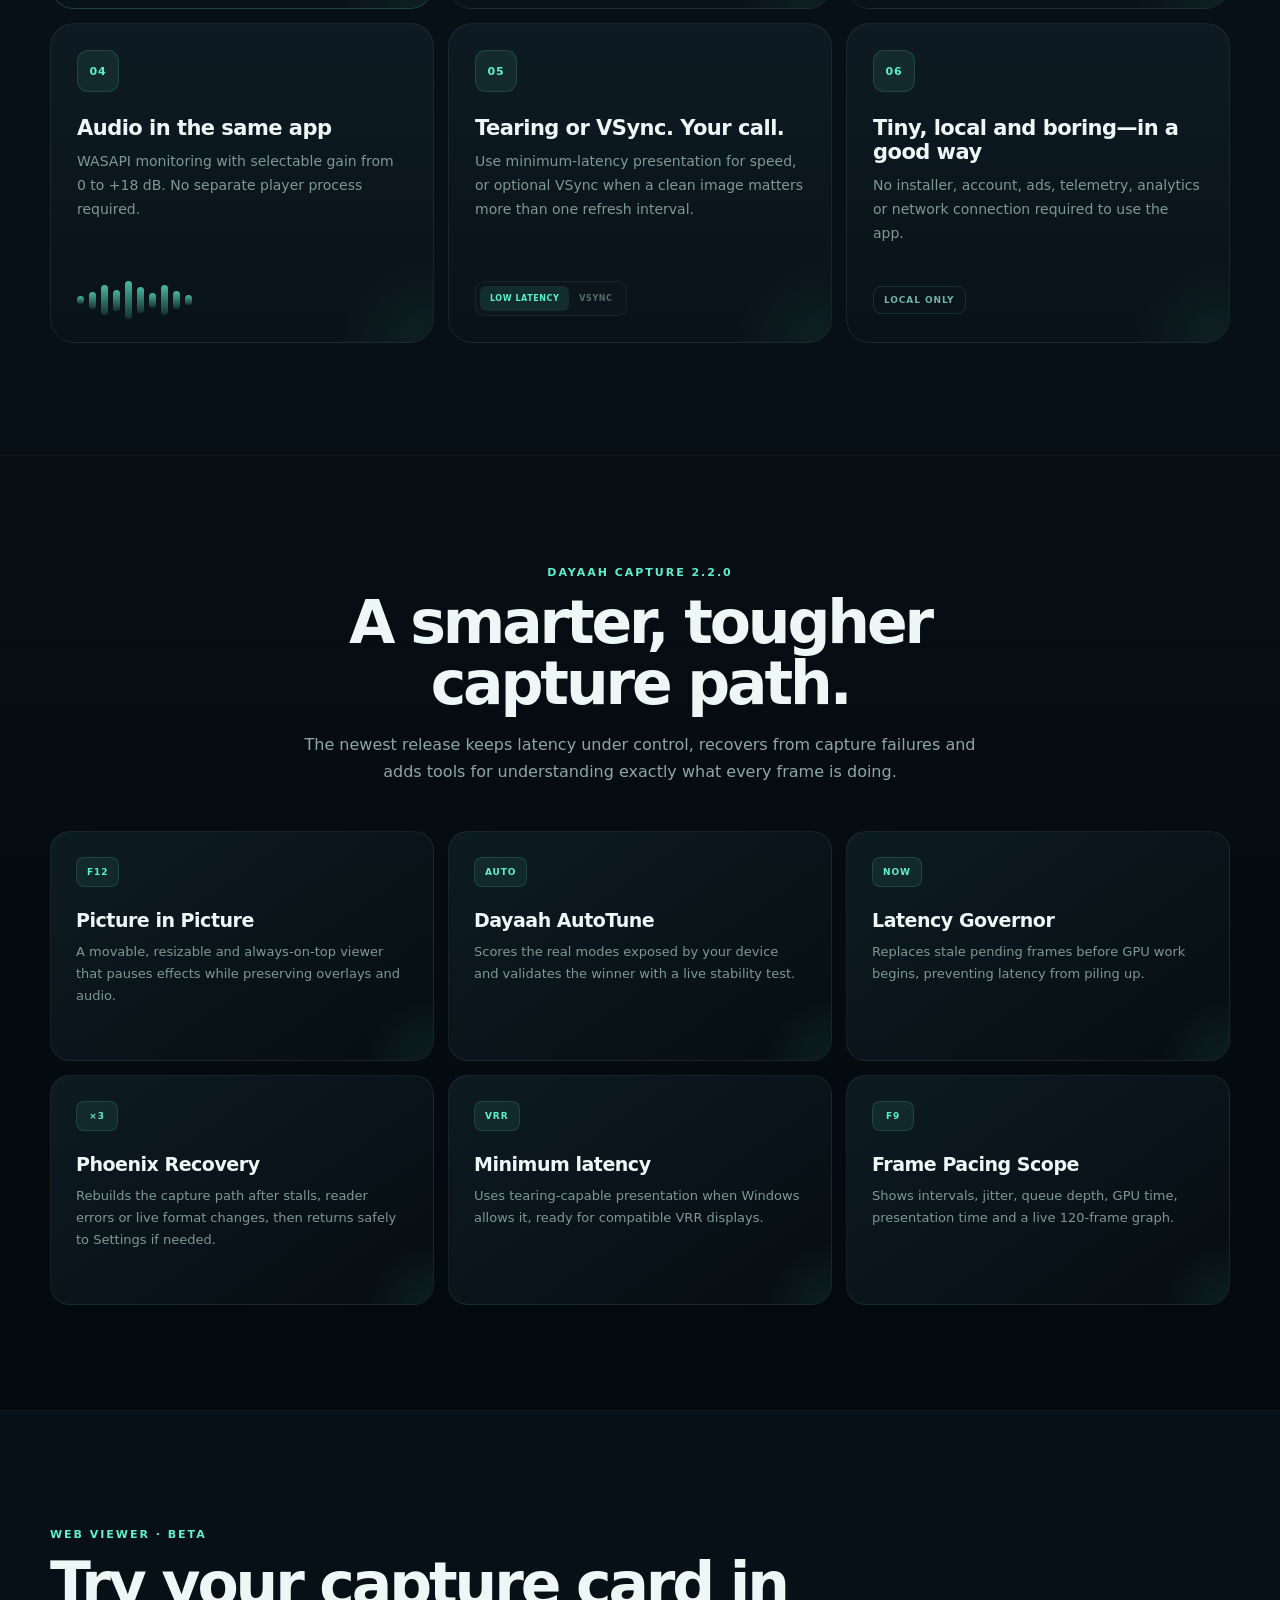
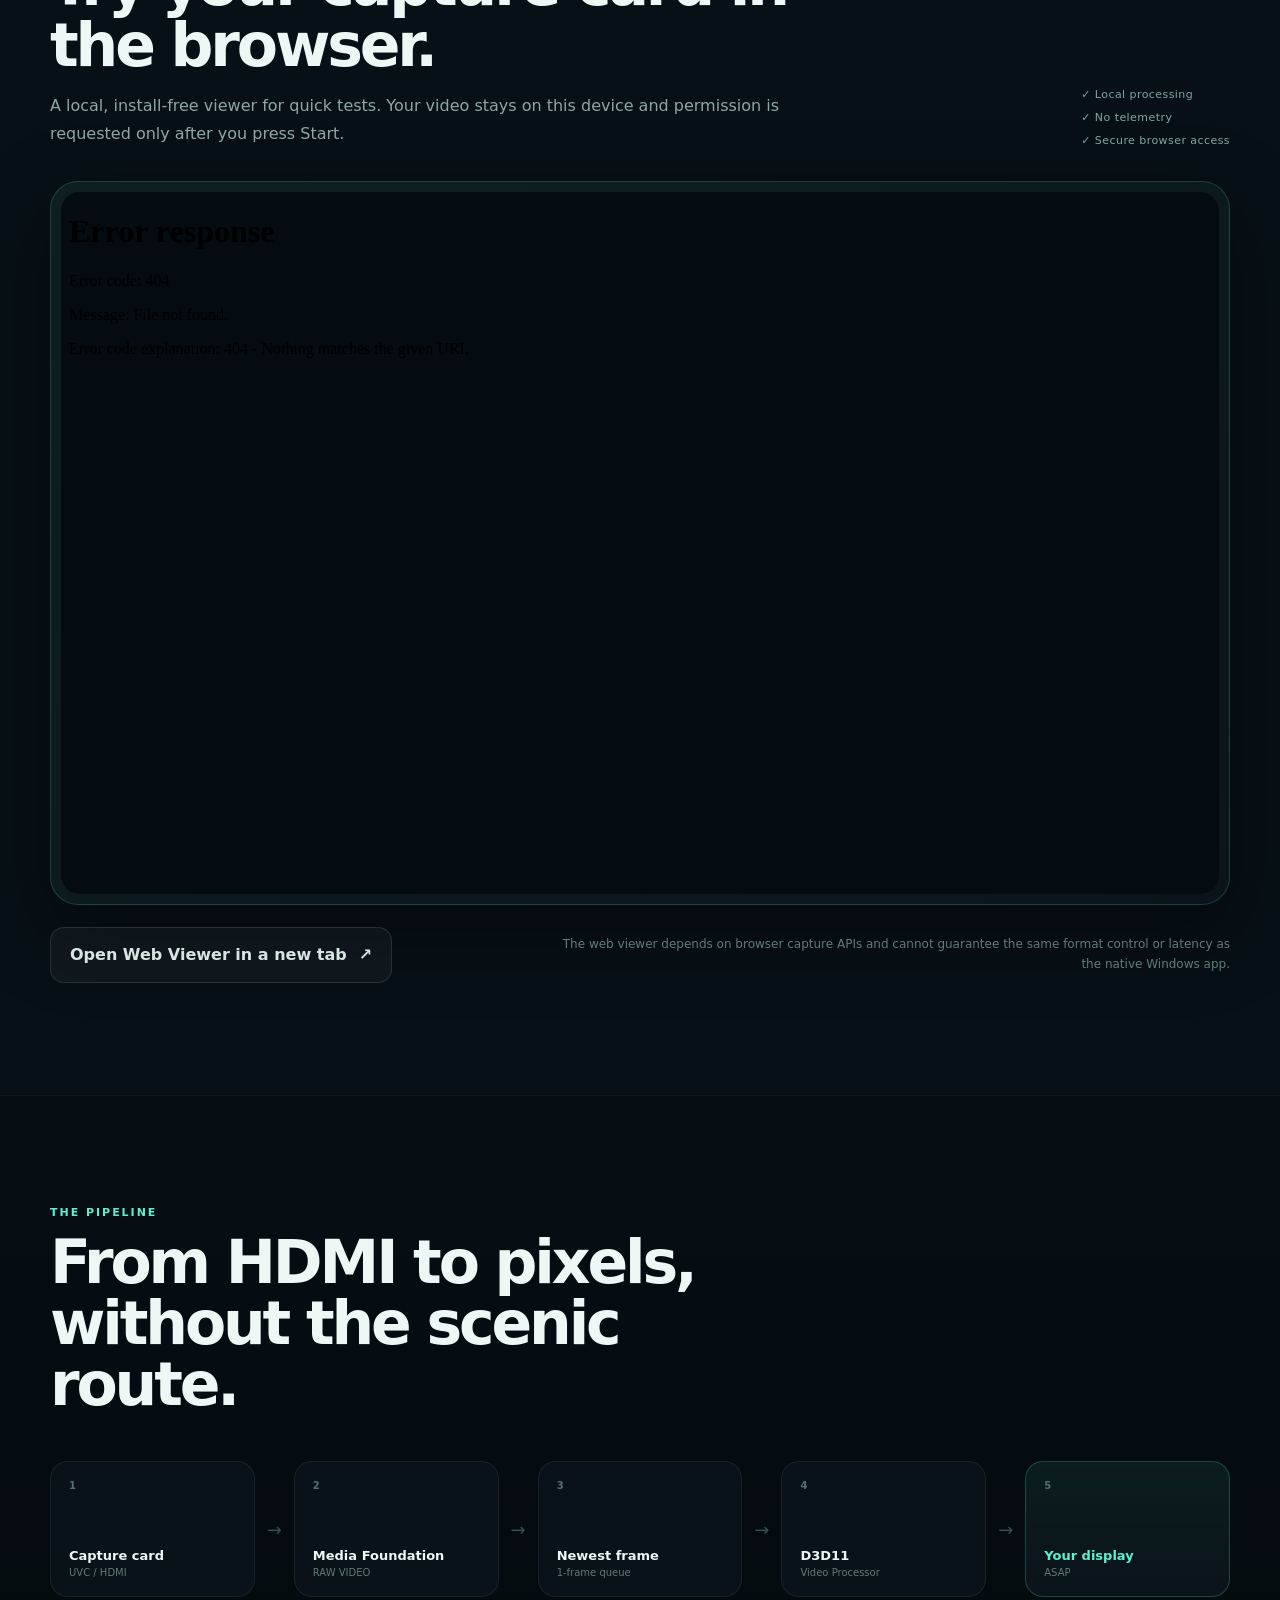
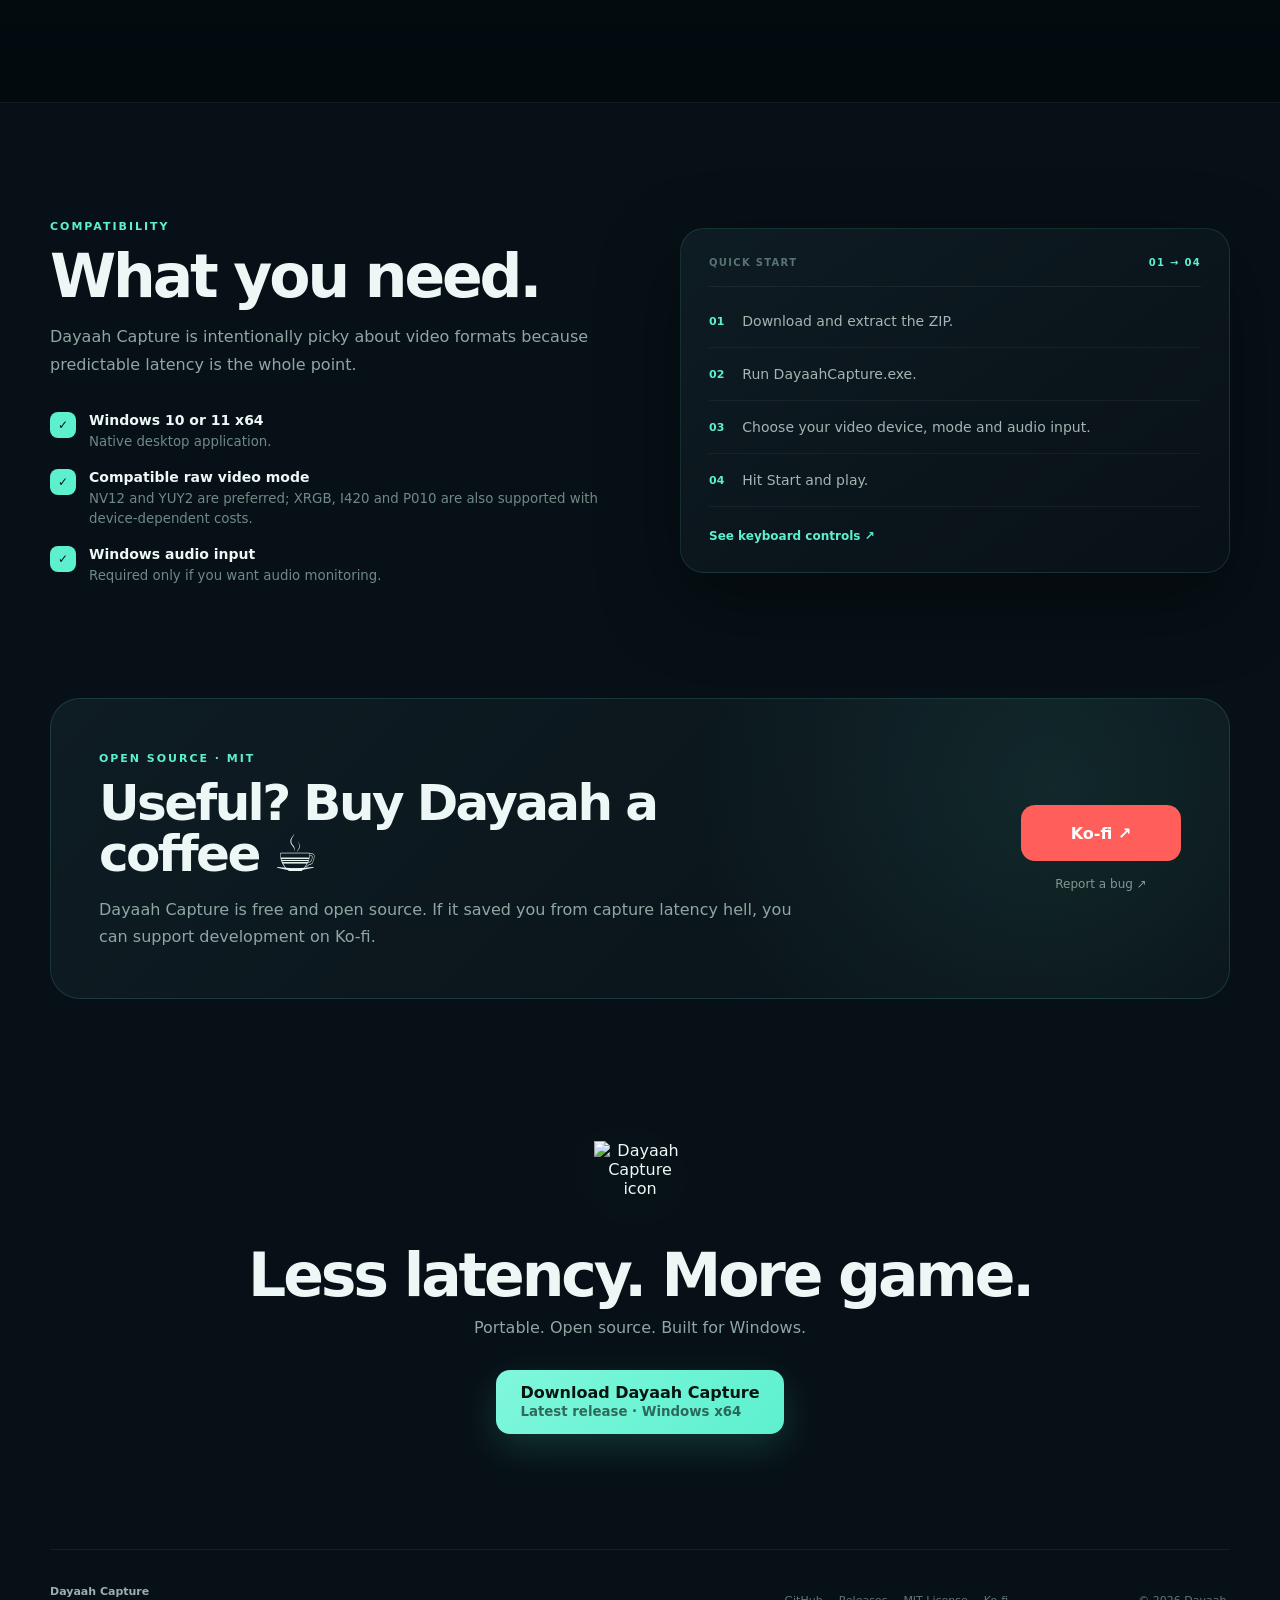
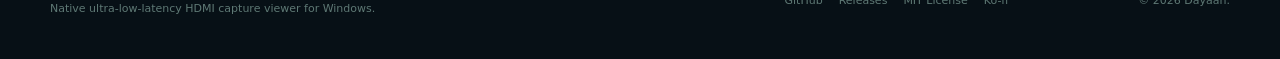
==== commit a29dfc11: "Updated Webpage" ====
--- a/docs/index.html
+++ b/docs/index.html
@@ -4,22 +4,23 @@
   <meta charset="utf-8" />
   <meta name="viewport" content="width=device-width, initial-scale=1" />
   <meta name="theme-color" content="#081016" />
-  <meta name="description" content="Dayaah Capture is a native ultra-low-latency HDMI capture preview for Windows 10/11. Raw NV12/YUY2, D3D11 rendering and WASAPI audio." />
-  <meta name="keywords" content="Dayaah Capture, capture card, HDMI capture, low latency, Windows, NV12, YUY2, D3D11, WASAPI, PS5, Nintendo Switch, Xbox" />
+  <meta name="description" content="Dayaah Capture is a native ultra-low-latency HDMI capture viewer for Windows 10/11 with raw video modes, D3D11 rendering and WASAPI audio." />
+  <meta name="keywords" content="Dayaah Capture, capture card, HDMI capture, low latency, Windows, NV12, YUY2, XRGB, I420, P010, D3D11, WASAPI, PS5, Nintendo Switch, Xbox" />
   <meta name="author" content="Dayaah" />
+  <meta name="google-site-verification" content="y7rUHLxKZN7Rbw1JIKP5yFhVS_oFIGhD_gyBJDUpxsQ" />
   <meta property="og:type" content="website" />
-  <meta property="og:title" content="Dayaah Capture — Ultra-Low-Latency HDMI Preview" />
-  <meta property="og:description" content="Native Windows capture preview focused on keeping latency brutally low." />
+  <meta property="og:title" content="Dayaah Capture — Ultra-Low-Latency HDMI viewer" />
+  <meta property="og:description" content="Native Windows capture viewer focused on keeping latency brutally low." />
   <meta property="og:url" content="https://dayitaah.github.io/Dayaah-Capture/" />
   <meta property="og:image" content="https://raw.githubusercontent.com/dayitaah/Dayaah-Capture/main/assets/dayaah-capture-icon.png" />
   <meta name="twitter:card" content="summary_large_image" />
   <meta name="twitter:title" content="Dayaah Capture" />
-  <meta name="twitter:description" content="Ultra-low-latency HDMI capture preview for Windows." />
+  <meta name="twitter:description" content="Ultra-low-latency HDMI capture viewer for Windows." />
   <meta name="twitter:image" content="https://raw.githubusercontent.com/dayitaah/Dayaah-Capture/main/assets/dayaah-capture-icon.png" />
   <link rel="canonical" href="https://dayitaah.github.io/Dayaah-Capture/" />
   <link rel="icon" href="https://raw.githubusercontent.com/dayitaah/Dayaah-Capture/main/assets/dayaah-capture-icon.png" />
   <link rel="stylesheet" href="./style.css" />
-  <title>Dayaah Capture — Ultra-Low-Latency HDMI Preview</title>
+  <title>Dayaah Capture — Ultra-Low-Latency HDMI viewer</title>
 </head>
 <body>
   <div class="page-glow glow-one"></div>
@@ -33,7 +34,8 @@
 
     <nav class="nav" aria-label="Main navigation">
       <a href="#features" data-i18n="nav_features">Features</a>
-      <a href="#how" data-i18n="nav_how">How it works</a>
+      <a href="#new" data-i18n="nav_new">New in 2.2.0</a>
+      <a href="#web-viewer" data-i18n="nav_web">Web Viewer</a>
       <a href="#requirements" data-i18n="nav_requirements">Requirements</a>
       <a href="https://github.com/dayitaah/Dayaah-Capture" target="_blank" rel="noreferrer">GitHub</a>
     </nav>
@@ -49,7 +51,7 @@
   <main id="top">
     <section class="hero section-shell">
       <div class="hero-copy">
-        <div class="eyebrow"><span class="pulse"></span><span data-i18n="eyebrow">Native Windows capture preview</span></div>
+        <div class="eyebrow"><span class="pulse"></span><span data-i18n="eyebrow">Native Windows capture viewer</span></div>
         <h1><span data-i18n="hero_a">Your capture card.</span><br><span class="gradient-text" data-i18n="hero_b">Without the latency hell.</span></h1>
         <p class="hero-lead" data-i18n="hero_lead">Dayaah Capture keeps only the newest frame and presents it through D3D11, built for people who want to actually play through a capture card.</p>
 
@@ -102,7 +104,7 @@
     </section>
 
     <section class="ticker" aria-label="Technology list">
-      <div>MEDIA FOUNDATION</div><i></i><div>RAW NV12 / YUY2</div><i></i><div>D3D11</div><i></i><div>WASAPI</div><i></i><div>WINDOWS x64</div>
+      <div>MEDIA FOUNDATION</div><i></i><div>NV12 · YUY2 · XRGB · I420 · P010</div><i></i><div>D3D11</div><i></i><div>WASAPI</div><i></i><div>WINDOWS x64</div>
     </section>
 
     <section class="section-shell content-section" id="features">
@@ -122,8 +124,8 @@
         <article class="feature-card">
           <div class="feature-icon">02</div>
           <h3 data-i18n="f2_title">Raw video modes</h3>
-          <p data-i18n="f2_text">Direct NV12 and YUY2 capture through Windows Media Foundation, with no hidden MJPEG or H.264 recompression stage.</p>
-          <div class="tag-row"><span>NV12</span><span>YUY2</span><span>RAW</span></div>
+          <p data-i18n="f2_text">Direct NV12, YUY2, XRGB, I420 and P010 capture through Windows Media Foundation, with clear compatibility and performance notices.</p>
+          <div class="tag-row"><span>NV12</span><span>YUY2</span><span>XRGB</span><span>I420</span><span>P010</span></div>
         </article>
         <article class="feature-card">
           <div class="feature-icon">03</div>
@@ -149,6 +151,46 @@
           <p data-i18n="f6_text">No installer, account, ads, telemetry, analytics or network connection required to use the app.</p>
           <div class="privacy-lock">LOCAL ONLY</div>
         </article>
+      </div>
+    </section>
+
+    <section class="dark-band release-section" id="new">
+      <div class="section-shell release-wrap">
+        <div class="section-heading">
+          <span class="section-kicker">DAYAAH CAPTURE 2.2.0</span>
+          <h2 data-i18n="new_title">A smarter, tougher capture path.</h2>
+          <p data-i18n="new_lead">The newest release keeps latency under control, recovers from capture failures and adds tools for understanding exactly what every frame is doing.</p>
+        </div>
+        <div class="release-grid">
+          <article><span>F12</span><h3>Picture in Picture</h3><p data-i18n="new_pip">A movable, resizable and always-on-top viewer that pauses effects while preserving overlays and audio.</p></article>
+          <article><span>AUTO</span><h3>Dayaah AutoTune</h3><p data-i18n="new_auto">Scores the real modes exposed by your device and validates the winner with a live stability test.</p></article>
+          <article><span>NOW</span><h3>Latency Governor</h3><p data-i18n="new_governor">Replaces stale pending frames before GPU work begins, preventing latency from piling up.</p></article>
+          <article><span>×3</span><h3>Phoenix Recovery</h3><p data-i18n="new_phoenix">Rebuilds the capture path after stalls, reader errors or live format changes, then returns safely to Settings if needed.</p></article>
+          <article><span>VRR</span><h3 data-i18n="new_vrr_title">Minimum latency</h3><p data-i18n="new_vrr">Uses tearing-capable presentation when Windows allows it, ready for compatible VRR displays.</p></article>
+          <article><span>F9</span><h3>Frame Pacing Scope</h3><p data-i18n="new_scope">Shows intervals, jitter, queue depth, GPU time, presentation time and a live 120-frame graph.</p></article>
+        </div>
+      </div>
+    </section>
+
+    <section class="section-shell web-viewer-section" id="web-viewer">
+      <div class="web-viewer-heading">
+        <div>
+          <span class="section-kicker">WEB VIEWER · BETA</span>
+          <h2 data-i18n="web_title">Try your capture card in the browser.</h2>
+          <p data-i18n="web_lead">A local, install-free viewer for quick tests. Your video stays on this device and permission is requested only after you press Start.</p>
+        </div>
+        <div class="web-viewer-notes">
+          <span data-i18n="web_local">✓ Local processing</span>
+          <span data-i18n="web_private">✓ No telemetry</span>
+          <span data-i18n="web_https">✓ Secure browser access</span>
+        </div>
+      </div>
+      <div class="viewer-embed-shell">
+        <iframe src="./viewer/" title="Dayaah Capture Web Viewer" loading="lazy" allow="camera; microphone; fullscreen; autoplay"></iframe>
+      </div>
+      <div class="viewer-links">
+        <a class="button secondary" href="./viewer/" target="_blank" rel="noreferrer"><span data-i18n="web_open">Open Web Viewer in a new tab</span> ↗</a>
+        <p data-i18n="web_disclaimer">The web viewer depends on browser capture APIs and cannot guarantee the same format control or latency as the native Windows app.</p>
       </div>
     </section>
 
@@ -161,7 +203,7 @@
         <div class="pipeline">
           <div class="pipe-node"><span>1</span><strong data-i18n="pipe1">Capture card</strong><small>UVC / HDMI</small></div>
           <div class="arrow">→</div>
-          <div class="pipe-node"><span>2</span><strong>Media Foundation</strong><small>NV12 / YUY2</small></div>
+          <div class="pipe-node"><span>2</span><strong>Media Foundation</strong><small>RAW VIDEO</small></div>
           <div class="arrow">→</div>
           <div class="pipe-node"><span>3</span><strong data-i18n="pipe3">Newest frame</strong><small>1-frame queue</small></div>
           <div class="arrow">→</div>
@@ -179,7 +221,7 @@
         <p data-i18n="requirements_intro">Dayaah Capture is intentionally picky about video formats because predictable latency is the whole point.</p>
         <ul class="check-list">
           <li><span>✓</span><div><strong>Windows 10 or 11 x64</strong><small data-i18n="req1">Native desktop application.</small></div></li>
-          <li><span>✓</span><div><strong>Raw NV12 / YUY2</strong><small data-i18n="req2">Your capture card must expose one of these modes through Media Foundation.</small></div></li>
+          <li><span>✓</span><div><strong data-i18n="raw_mode">Compatible raw video mode</strong><small data-i18n="req2">NV12 and YUY2 are preferred; XRGB, I420 and P010 are also supported with device-dependent costs.</small></div></li>
           <li><span>✓</span><div><strong data-i18n="audio_input">Windows audio input</strong><small data-i18n="req3">Required only if you want audio monitoring.</small></div></li>
         </ul>
       </div>
@@ -222,7 +264,7 @@
   <footer class="site-footer section-shell">
     <div class="footer-brand">
       <strong>Dayaah Capture</strong>
-      <span data-i18n="footer_tagline">Native ultra-low-latency HDMI capture preview for Windows.</span>
+      <span data-i18n="footer_tagline">Native ultra-low-latency HDMI capture viewer for Windows.</span>
     </div>
     <div class="footer-links">
       <a href="https://github.com/dayitaah/Dayaah-Capture" target="_blank" rel="noreferrer">GitHub</a>
@@ -236,3 +278,4 @@
   <script src="./script.js"></script>
 </body>
 </html>
+
--- a/docs/style.css
+++ b/docs/style.css
@@ -151,6 +151,26 @@
 .toggle-demo .on { background:rgba(93,240,207,.1); color:var(--mint); }
 .privacy-lock { position:absolute; left:26px; bottom:28px; border:1px solid rgba(93,240,207,.14); color:#6db5a6; border-radius:8px; padding:8px 10px; font-size:9px; font-weight:850; letter-spacing:.1em; }
 
+.release-section { scroll-margin-top:100px; }
+.release-wrap { padding:105px 0; }
+.release-grid { display:grid; grid-template-columns:repeat(3,1fr); gap:14px; }
+.release-grid article { min-height:230px; padding:25px; border:1px solid rgba(255,255,255,.065); border-radius:20px; background:linear-gradient(145deg,rgba(16,31,39,.82),rgba(7,15,20,.8)); position:relative; overflow:hidden; }
+.release-grid article::after { content:""; position:absolute; width:150px; height:150px; right:-80px; bottom:-85px; border-radius:50%; background:radial-gradient(circle,rgba(93,240,207,.09),transparent 70%); }
+.release-grid article > span { display:inline-flex; min-width:42px; height:30px; padding:0 10px; align-items:center; justify-content:center; border-radius:8px; color:var(--mint); background:rgba(93,240,207,.08); border:1px solid rgba(93,240,207,.14); font-size:9px; font-weight:900; letter-spacing:.1em; }
+.release-grid h3 { margin:22px 0 10px; font-size:19px; letter-spacing:-.025em; }
+.release-grid p { margin:0; color:#7f9894; font-size:13px; line-height:1.68; }
+
+.web-viewer-section { padding:112px 0; scroll-margin-top:90px; }
+.web-viewer-heading { display:grid; grid-template-columns:minmax(0,1fr) auto; align-items:end; gap:44px; margin-bottom:34px; }
+.web-viewer-heading h2 { font-size:clamp(38px,5vw,60px); line-height:1.02; letter-spacing:-.052em; margin:12px 0 16px; max-width:780px; }
+.web-viewer-heading p { color:#8fa7a3; line-height:1.7; font-size:16px; max-width:760px; margin:0; }
+.web-viewer-notes { display:flex; flex-direction:column; gap:10px; color:#7fa79f; font-size:11px; letter-spacing:.04em; white-space:nowrap; }
+.viewer-embed-shell { padding:10px; border-radius:28px; border:1px solid rgba(93,240,207,.18); background:linear-gradient(145deg,rgba(93,240,207,.07),rgba(255,255,255,.02)); box-shadow:var(--shadow); }
+.viewer-embed-shell iframe { display:block; width:100%; height:min(720px,78vh); min-height:590px; border:0; border-radius:19px; background:#050c11; }
+.viewer-links { display:flex; align-items:center; justify-content:space-between; gap:30px; margin-top:22px; }
+.viewer-links .button { flex:0 0 auto; }
+.viewer-links p { margin:0; max-width:680px; color:#617b77; font-size:12px; line-height:1.65; text-align:right; }
+
 .dark-band { border-top:1px solid rgba(255,255,255,.055); border-bottom:1px solid rgba(255,255,255,.055); background:linear-gradient(180deg, rgba(3,8,11,.2), rgba(1,5,7,.48)); }
 .pipeline-wrap { padding:105px 0; }
 .pipeline { margin-top:42px; display:grid; grid-template-columns:1fr auto 1fr auto 1fr auto 1fr auto 1fr; align-items:center; gap:12px; }
@@ -207,6 +227,11 @@
   .hero-lead { margin-left:auto; margin-right:auto; }
   .hero-visual { width:min(760px,100%); margin:auto; }
   .feature-grid { grid-template-columns:repeat(2,1fr); }
+  .release-grid { grid-template-columns:repeat(2,1fr); }
+  .web-viewer-heading { grid-template-columns:1fr; gap:22px; }
+  .web-viewer-notes { flex-direction:row; flex-wrap:wrap; }
+  .viewer-links { align-items:flex-start; flex-direction:column; }
+  .viewer-links p { text-align:left; }
   .pipeline { grid-template-columns:1fr; }
   .arrow { transform:rotate(90deg); text-align:center; }
   .pipe-node { min-height:110px; }
@@ -235,6 +260,12 @@
   .ticker { gap:14px; }
   .content-section, .pipeline-wrap { padding:80px 0; }
   .feature-grid { grid-template-columns:1fr; }
+  .release-wrap, .web-viewer-section { padding:80px 0; }
+  .release-grid { grid-template-columns:1fr; }
+  .release-grid article { min-height:205px; }
+  .web-viewer-notes { display:grid; }
+  .viewer-embed-shell { padding:5px; border-radius:20px; }
+  .viewer-embed-shell iframe { min-height:680px; height:82vh; border-radius:15px; }
   .feature-card { min-height:285px; }
   .support-section { padding-bottom:80px; }
   .support-card { padding:30px 24px; }
@@ -246,3 +277,4 @@
   html { scroll-behavior:auto; }
   *, *::before, *::after { animation-duration:.01ms !important; animation-iteration-count:1 !important; transition-duration:.01ms !important; }
 }
+
